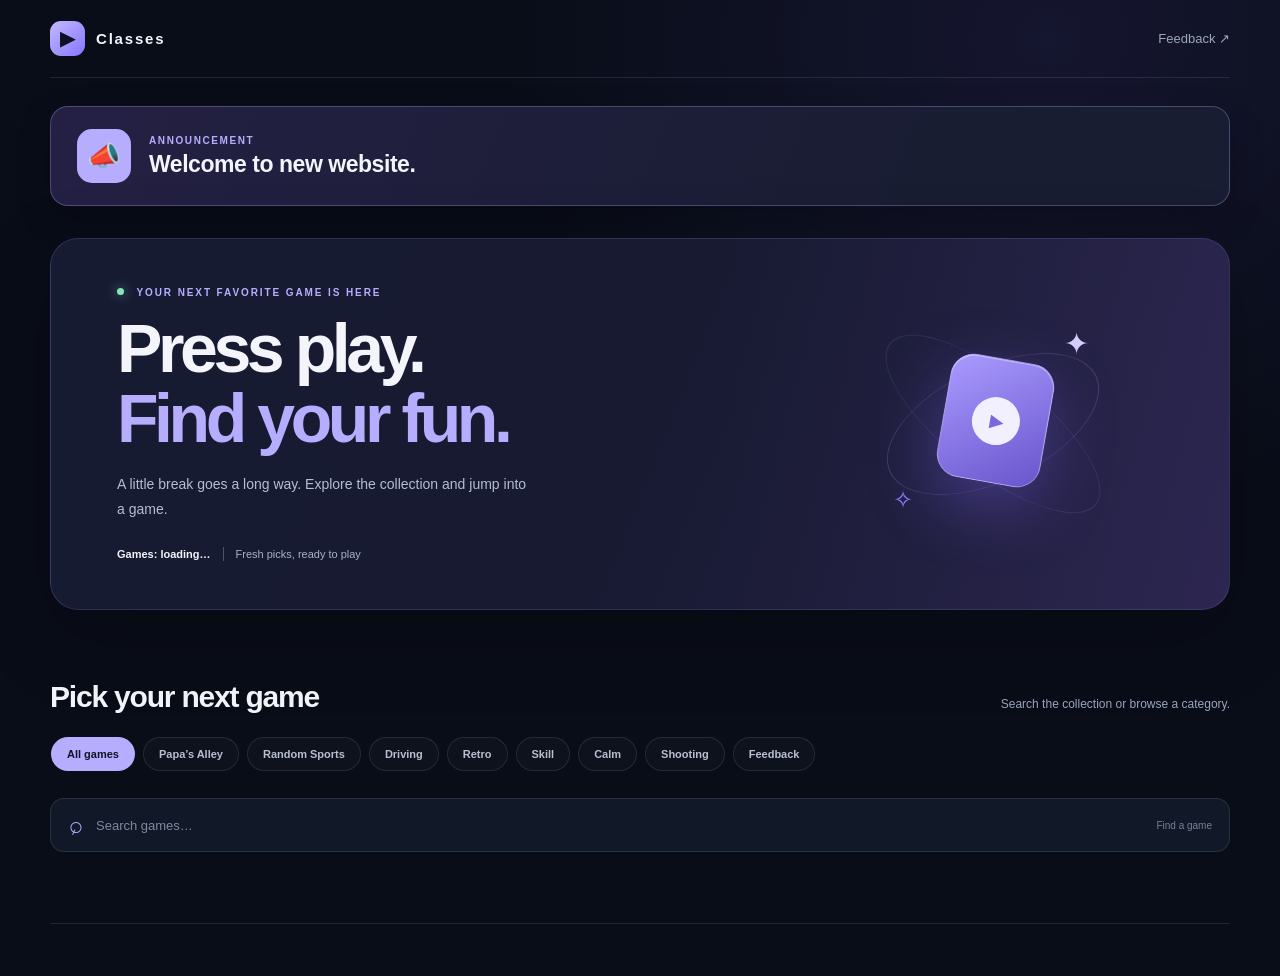
==== index.html @ 82e4f81c "Remove title from Tim's Games section" ====
<!DOCTYPE html>
<html lang="en">
<head>
    <meta charset="UTF-8">
    <meta name="viewport" content="width=device-width, initial-scale=1.0">
    <meta name="theme-color" content="#0b1020">
    <title>Classes</title>
    <link rel="stylesheet" href="gamesdesign.css">
    <link rel="icon" href="assets/gGames.jpg">
    <style>
        .announcement-banner { display:flex; align-items:center; gap:18px; margin:28px 0 0; padding:22px 26px; border:1px solid rgba(183,173,255,.3); border-radius:18px; color:#f3f5fb; background:linear-gradient(110deg,#242044,#191d32 75%); box-shadow:0 12px 35px rgba(0,0,0,.2); }
        .announcement-banner .megaphone { display:grid; width:54px; height:54px; flex:0 0 54px; place-items:center; border-radius:15px; color:#17152a; background:#b7adff; font-size:27px; }
        .announcement-banner .announcement-label { display:block; margin-bottom:5px; color:#b7adff; font-size:10px; font-weight:800; letter-spacing:.16em; text-transform:uppercase; }
        .announcement-banner p { margin:0; font-size:clamp(17px,2.5vw,23px); font-weight:750; letter-spacing:-.02em; }
        @media (max-width:700px) { .announcement-banner { gap:14px; margin-top:20px; padding:17px; } .announcement-banner .megaphone { width:46px; height:46px; flex-basis:46px; font-size:23px; } }
    </style>
    <script src="game-cards.js"></script>
    <script src="script.js"></script>
</head>
<body>
    <header class="site-header"><a class="brand" href="index.html"><span class="brand-mark" aria-hidden="true">▶</span><span>Classes</span></a></header>
    <main>
        <aside class="announcement-banner" aria-label="Announcement">
            <span class="megaphone" aria-hidden="true">📣</span>
            <div><span class="announcement-label">Announcement</span><p>Welcome to new website.</p></div>
        </aside>
        <section class="hero" aria-labelledby="page-title">
            <div class="hero-copy">
                <p class="eyebrow"><span class="status-dot"></span> YOUR NEXT FAVORITE GAME IS HERE</p>
                <h1 id="page-title">Press play.<br><span>Find your fun.</span></h1>
                <p class="hero-description">A little break goes a long way. Explore the collection and jump into a game.</p>
                <div class="hero-meta"><span id="gamesnumber" class="game-count">Games: loading…</span><span class="meta-divider" aria-hidden="true"></span><span>Fresh picks, ready to play</span></div>
            </div>
            <div class="hero-art" aria-hidden="true"><div class="art-orbit orbit-one"></div><div class="art-orbit orbit-two"></div><div class="art-spark spark-one">✦</div><div class="art-spark spark-two">✧</div><div class="art-card"><span>▶</span></div></div>
        </section>
        <section class="library" aria-label="Game library">
            <div class="section-heading"><div><p class="eyebrow"> </p><h2>Pick your next game</h2></div><p class="section-note">Search the collection or browse a category.</p></div>
            <nav class="category-nav" aria-label="Game categories">
                <a href="index.html" class="category-link active" aria-current="page">All games</a>
                <a href="papasalley.html" id="papasalley" class="category-link">Papa’s Alley</a>
                <a href="random.html" id="randomsports" class="category-link">Random Sports</a>
                <a href="driving.html" id="drivinglink" class="category-link">Driving</a>
                <a href="retro.html" id="retrolink" class="category-link">Retro</a>
                <a href="skill.html" id="skilllink" class="category-link">Skill</a>
                <a href="calm.html" id="calmlink" class="category-link">Calm</a>
                <a href="shooting.html" id="shootinglink" class="category-link">Shooting</a>
                <a href="https://docs.google.com/forms/d/e/1FAIpQLSduSqSDUYzhNrz-5Ma_DIyV7inQtkY7JyVpPemY4zXF_Qyd4g/viewform" class="category-link" target="_blank" rel="noopener noreferrer">Feedback</a>
            </nav>
            <label class="search-wrap" for="searchInput"><span class="search-icon" aria-hidden="true">⌕</span><input type="search" id="searchInput" placeholder="Search games…" autocomplete="off"><span class="search-hint">Find a game</span></label>
            <div class="game-container" id="gameContainer" aria-live="polite"></div>
        </section>
    </main>
    <footer class="site-footer"></footer>
    <button id="scrollToTopBtn" type="button" aria-label="Back to top">↑ <span>Back to top</span></button>
</body>
</html>
---- gamesdesign.css ----
@font-face {
    font-family: Montserrat;
    src: url(fonts/Montserrat-VariableFont_wght.ttf);
    font-display: swap;
}

:root {
    color-scheme: dark;
    --page: #090d18;
    --surface: #111827;
    --surface-raised: #172033;
    --text: #f3f5fb;
    --muted: #9aa6bc;
    --line: rgba(167, 183, 212, 0.14);
    --accent: #9b8cff;
    --accent-bright: #b7adff;
}

* { box-sizing: border-box; }

html { scroll-behavior: smooth; }

body {
    min-height: 100vh;
    margin: 0;
    color: var(--text);
    background:
        radial-gradient(ellipse at 82% 4%, rgba(80, 65, 160, 0.17), transparent 34rem),
        var(--page);
    font-family: Montserrat, Arial, sans-serif;
    text-align: left;
}

a { color: inherit; }

.site-header {
    width: min(1180px, calc(100% - 48px));
    height: 78px;
    margin: 0 auto;
    display: flex;
    align-items: center;
    justify-content: space-between;
    border-bottom: 1px solid var(--line);
}

.brand {
    display: inline-flex;
    align-items: center;
    gap: 11px;
    color: var(--text);
    font-size: 15px;
    font-weight: 800;
    letter-spacing: 0.12em;
    text-decoration: none;
}

.brand-mark {
    display: grid;
    width: 35px;
    height: 35px;
    place-items: center;
    border-radius: 11px;
    color: #0c1020;
    background: linear-gradient(135deg, #c2b9ff, #8875ff);
    font-size: 19px;
    letter-spacing: 0;
}

.brand-accent { color: var(--accent-bright); }

.backup-link {
    color: var(--muted);
    font-size: 13px;
    text-decoration: none;
    transition: color 160ms ease;
}

.backup-link:hover { color: var(--text); }
.backup-link span { padding-left: 4px; }

main { width: min(1180px, calc(100% - 48px)); margin: 0 auto; }

.hero {
    position: relative;
    display: flex;
    min-height: 370px;
    align-items: center;
    justify-content: space-between;
    overflow: hidden;
    margin: 32px 0 62px;
    padding: 48px 66px;
    border: 1px solid rgba(180, 170, 255, 0.16);
    border-radius: 28px;
    background: linear-gradient(112deg, #171b32 0%, #171a31 49%, #28224a 100%);
    box-shadow: 0 25px 80px rgba(0, 0, 0, 0.22);
}

.hero::after {
    position: absolute;
    inset: 0;
    content: "";
    pointer-events: none;
    background: linear-gradient(90deg, transparent 56%, rgba(155, 140, 255, 0.04));
}

.hero-copy { position: relative; z-index: 1; max-width: 590px; }
.eyebrow { margin: 0 0 15px; color: var(--accent-bright); font-size: 10px; font-weight: 800; letter-spacing: 0.19em; }
.status-dot { display: inline-block; width: 7px; height: 7px; margin: 0 8px 1px 0; border-radius: 50%; background: #83e6ba; box-shadow: 0 0 12px rgba(131, 230, 186, 0.65); }

h1 { margin: 0; font-size: clamp(42px, 6vw, 68px); font-weight: 800; letter-spacing: -0.065em; line-height: 1.03; }
h1 span { color: var(--accent-bright); }
.hero-description { max-width: 420px; margin: 19px 0 25px; color: #b5bed0; font-size: 14px; line-height: 1.8; }
.hero-meta { display: flex; align-items: center; gap: 12px; color: #a9b2c5; font-size: 11px; }
.game-count { color: var(--text); font-weight: 700; }
.meta-divider { width: 1px; height: 14px; background: rgba(255,255,255,.25); }

.hero-art { position: relative; width: 260px; height: 240px; margin: 0 40px 0 20px; flex: 0 0 260px; }
.art-orbit { position: absolute; inset: 16px; border: 1px solid rgba(192, 182, 255, 0.2); border-radius: 50%; transform: rotate(-25deg) scaleY(.55); }
.orbit-two { inset: 37px -1px; transform: rotate(38deg) scaleY(.58); border-color: rgba(192, 182, 255, 0.13); }
.art-card { position: absolute; top: 54px; left: 80px; display: grid; width: 105px; height: 125px; place-items: center; border: 1px solid rgba(255,255,255,.27); border-radius: 24px; background: linear-gradient(145deg, #aa9bff, #6754cb); box-shadow: 0 22px 65px rgba(126, 103, 255, .35), inset 0 1px 1px rgba(255,255,255,.45); transform: rotate(10deg); }
.art-card span { display: grid; width: 48px; height: 48px; place-items: center; padding-left: 4px; border-radius: 50%; color: #7866da; background: #f4f1ff; font-size: 18px; }
.art-spark { position: absolute; z-index: 1; color: #d3ccff; }
.spark-one { top: 22px; right: 34px; font-size: 30px; }
.spark-two { bottom: 30px; left: 30px; color: #8e7dff; font-size: 24px; }

.library { padding-bottom: 54px; }
.section-heading { display: flex; align-items: end; justify-content: space-between; gap: 20px; margin-bottom: 22px; }
.section-heading .eyebrow { margin-bottom: 8px; }
h2 { margin: 0; font-size: clamp(23px, 3vw, 30px); letter-spacing: -0.04em; }
.section-note { margin: 0 0 3px; color: var(--muted); font-size: 12px; }

.category-nav { display: flex; gap: 8px; overflow-x: auto; padding: 1px 1px 14px; scrollbar-width: thin; }
.category-link { flex: 0 0 auto; padding: 10px 15px; border: 1px solid var(--line); border-radius: 999px; color: #b8c0d0; background: rgba(255,255,255,.025); font-size: 11px; font-weight: 650; text-decoration: none; transition: .18s ease; }
.category-link:hover { border-color: rgba(183,173,255,.55); color: var(--text); background: rgba(155,140,255,.1); }
.category-link.active { border-color: transparent; color: #111426; background: var(--accent-bright); }

.search-wrap { display: flex; height: 54px; align-items: center; gap: 12px; margin: 13px 0 17px; padding: 0 17px; border: 1px solid var(--line); border-radius: 14px; background: var(--surface); transition: border-color .2s, box-shadow .2s; }
.search-wrap:focus-within { border-color: rgba(183,173,255,.65); box-shadow: 0 0 0 3px rgba(155,140,255,.11); }
.search-icon { color: var(--accent-bright); font-size: 24px; line-height: 1; transform: rotate(-20deg); }
#searchInput { width: 100%; min-width: 0; border: 0; outline: 0; color: var(--text); background: transparent; font: inherit; font-size: 13px; }
#searchInput::placeholder { color: #7e899e; }
#searchInput::-webkit-search-cancel-button { cursor: pointer; }
.search-hint { flex: 0 0 auto; color: #768198; font-size: 10px; }

.announcement { display: flex; align-items: center; gap: 9px; margin: 0 0 15px; color: #aeb8ca; font-size: 11px; }
.announcement-icon { color: var(--accent-bright); }
.game-container { display: grid; grid-template-columns: repeat(auto-fit, minmax(190px, 1fr)); gap: 16px; padding: 0; max-width: none; margin: 0; }
.game { min-width: 0; overflow: hidden; padding: 9px 9px 14px; border: 1px solid var(--line); border-radius: 16px; background: linear-gradient(155deg, #151e2f, #101725); box-shadow: 0 8px 22px rgba(0,0,0,.12); transition: transform .2s ease, border-color .2s ease, box-shadow .2s ease; }
.game:hover { transform: translateY(-4px); border-color: rgba(183,173,255,.36); box-shadow: 0 14px 30px rgba(0,0,0,.24); }
.game img { display: block; width: 100%; aspect-ratio: 16 / 10; object-fit: cover; border-radius: 10px; background: #202a3d; }
.game a { display: block; margin-top: 11px; color: var(--text); font-size: 12px; font-weight: 700; text-decoration: none; }
.game a:first-child { margin: 0; }
.game a:not(:first-child) { padding: 0 4px; }
.game a:hover { color: var(--accent-bright); }

.site-footer { display: flex; justify-content: space-between; gap: 16px; width: min(1180px, calc(100% - 48px)); margin: 0 auto; padding: 22px 0 30px; border-top: 1px solid var(--line); color: #78849a; font-size: 10px; }

#scrollToTopBtn { display: none; position: fixed; right: 24px; bottom: 24px; z-index: 99; align-items: center; gap: 8px; border: 1px solid rgba(255,255,255,.16); border-radius: 12px; padding: 12px 15px; color: #111426; background: var(--accent-bright); box-shadow: 0 8px 26px rgba(0,0,0,.3); cursor: pointer; font: inherit; font-size: 12px; font-weight: 750; }
#scrollToTopBtn:hover { background: #d0caff; }

@media (max-width: 700px) {
    .site-header, main, .site-footer { width: min(100% - 32px, 1180px); }
    .site-header { height: 68px; }
    .hero { min-height: 330px; margin: 20px 0 44px; padding: 38px 28px; border-radius: 22px; }
    .hero-art { position: absolute; right: -92px; bottom: -22px; opacity: .35; transform: scale(.85); }
    .hero-copy { max-width: 100%; }
    .hero-description { max-width: 340px; }
    .section-heading { align-items: start; flex-direction: column; gap: 8px; }
    .game-container { grid-template-columns: repeat(auto-fit, minmax(145px, 1fr)); gap: 11px; }
    .game { padding: 7px 7px 11px; }
    .search-hint { display: none; }
}

@media (prefers-reduced-motion: reduce) {
    html { scroll-behavior: auto; }
    *, *::before, *::after { transition-duration: .01ms !important; }
}
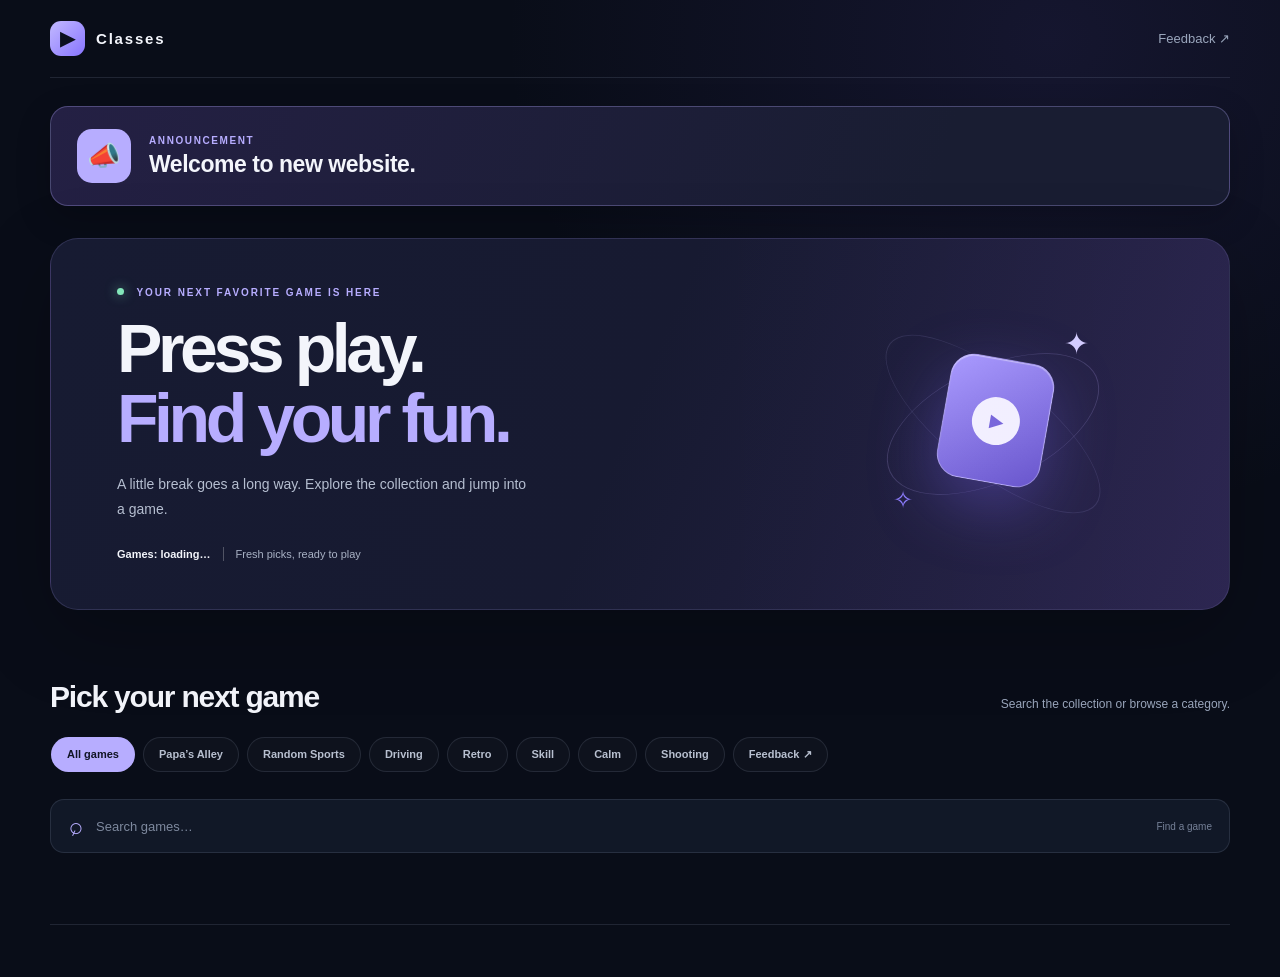
==== commit 7066e554: "Fix visible site header brand to Tim's Games" ====
--- a/index.html
+++ b/index.html
@@ -18,7 +18,7 @@
     <script src="script.js"></script>
 </head>
 <body>
-    <header class="site-header"><a class="brand" href="index.html"><span class="brand-mark" aria-hidden="true">▶</span><span>Classes</span></a></header>
+    <header class="site-header"><a class="brand" href="index.html"><span class="brand-mark" aria-hidden="true">▶</span><span>Tim's Games</span></a></header>
     <main>
         <aside class="announcement-banner" aria-label="Announcement">
             <span class="megaphone" aria-hidden="true">📣</span>
@@ -44,7 +44,7 @@
                 <a href="skill.html" id="skilllink" class="category-link">Skill</a>
                 <a href="calm.html" id="calmlink" class="category-link">Calm</a>
                 <a href="shooting.html" id="shootinglink" class="category-link">Shooting</a>
-                <a href="https://docs.google.com/forms/d/e/1FAIpQLSduSqSDUYzhNrz-5Ma_DIyV7inQtkY7JyVpPemY4zXF_Qyd4g/viewform" class="category-link" target="_blank" rel="noopener noreferrer">Feedback</a>
+                <a href="https://docs.google.com/forms/d/e/1FAIpQLSduSqSDUYzhNrz-5Ma_DIyV7inQtkY7JyVpPemY4zXF_Qyd4g/viewform" class="category-link" target="_blank" rel="noopener noreferrer">Feedback ↗</a>
             </nav>
             <label class="search-wrap" for="searchInput"><span class="search-icon" aria-hidden="true">⌕</span><input type="search" id="searchInput" placeholder="Search games…" autocomplete="off"><span class="search-hint">Find a game</span></label>
             <div class="game-container" id="gameContainer" aria-live="polite"></div>
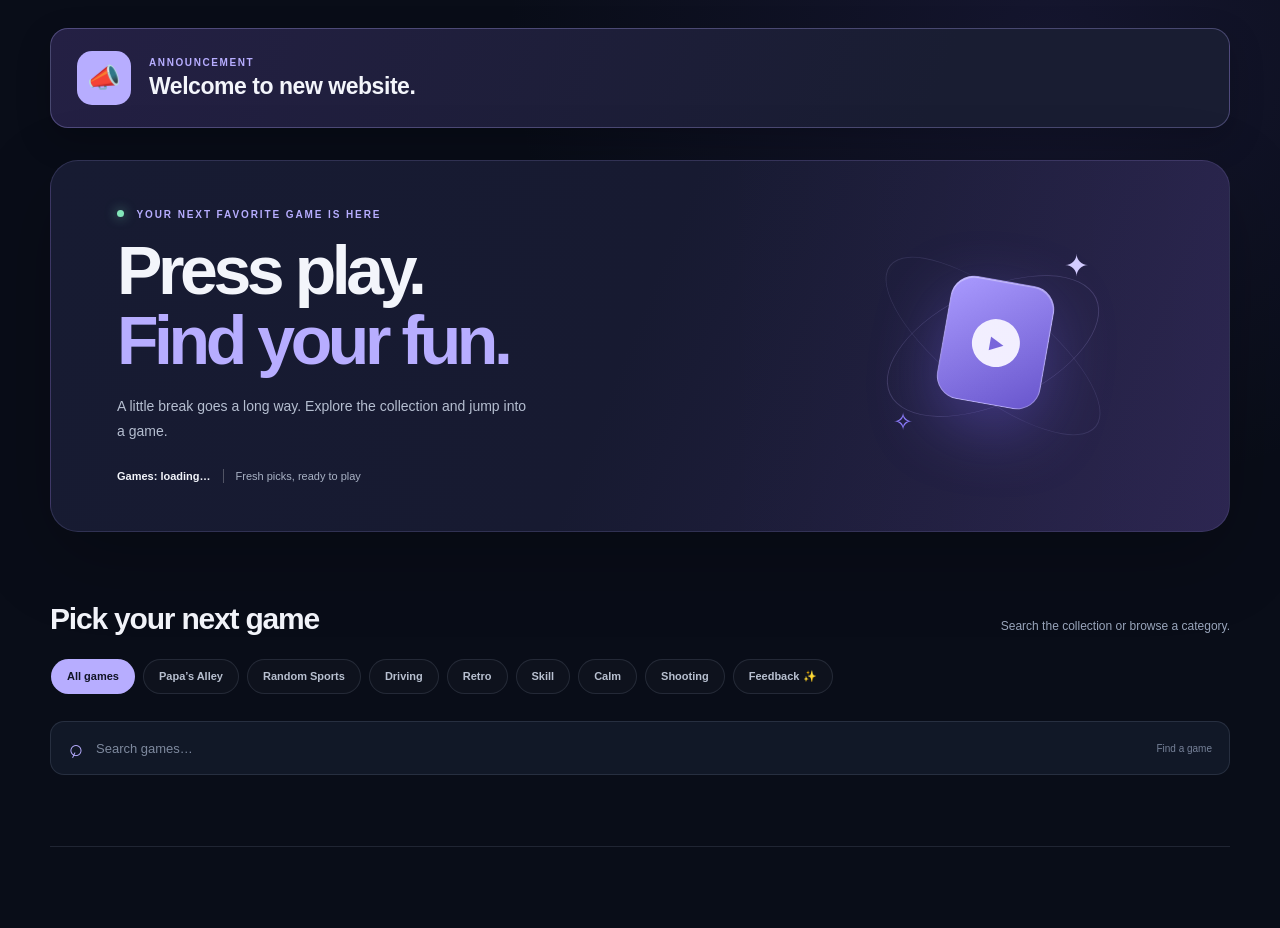
==== commit 6424c141: "Remove site branding header while retaining feedback button" ====
--- a/index.html
+++ b/index.html
@@ -18,7 +18,6 @@
     <script src="script.js"></script>
 </head>
 <body>
-    <header class="site-header"><a class="brand" href="index.html"><span class="brand-mark" aria-hidden="true">▶</span><span>Tim's Games</span></a></header>
     <main>
         <aside class="announcement-banner" aria-label="Announcement">
             <span class="megaphone" aria-hidden="true">📣</span>
@@ -34,7 +33,7 @@
             <div class="hero-art" aria-hidden="true"><div class="art-orbit orbit-one"></div><div class="art-orbit orbit-two"></div><div class="art-spark spark-one">✦</div><div class="art-spark spark-two">✧</div><div class="art-card"><span>▶</span></div></div>
         </section>
         <section class="library" aria-label="Game library">
-            <div class="section-heading"><div><p class="eyebrow"> </p><h2>Pick your next game</h2></div><p class="section-note">Search the collection or browse a category.</p></div>
+            <div class="section-heading"><div><p class="eyebrow">  </p><h2>Pick your next game</h2></div><p class="section-note">Search the collection or browse a category.</p></div>
             <nav class="category-nav" aria-label="Game categories">
                 <a href="index.html" class="category-link active" aria-current="page">All games</a>
                 <a href="papasalley.html" id="papasalley" class="category-link">Papa’s Alley</a>
@@ -44,7 +43,7 @@
                 <a href="skill.html" id="skilllink" class="category-link">Skill</a>
                 <a href="calm.html" id="calmlink" class="category-link">Calm</a>
                 <a href="shooting.html" id="shootinglink" class="category-link">Shooting</a>
-                <a href="https://docs.google.com/forms/d/e/1FAIpQLSduSqSDUYzhNrz-5Ma_DIyV7inQtkY7JyVpPemY4zXF_Qyd4g/viewform" class="category-link" target="_blank" rel="noopener noreferrer">Feedback ↗</a>
+                <a href="https://docs.google.com/forms/d/e/1FAIpQLSduSqSDUYzhNrz-5Ma_DIyV7inQtkY7JyVpPemY4zXF_Qyd4g/viewform" class="category-link" target="_blank" rel="noopener noreferrer">Feedback ✨</a>
             </nav>
             <label class="search-wrap" for="searchInput"><span class="search-icon" aria-hidden="true">⌕</span><input type="search" id="searchInput" placeholder="Search games…" autocomplete="off"><span class="search-hint">Find a game</span></label>
             <div class="game-container" id="gameContainer" aria-live="polite"></div>
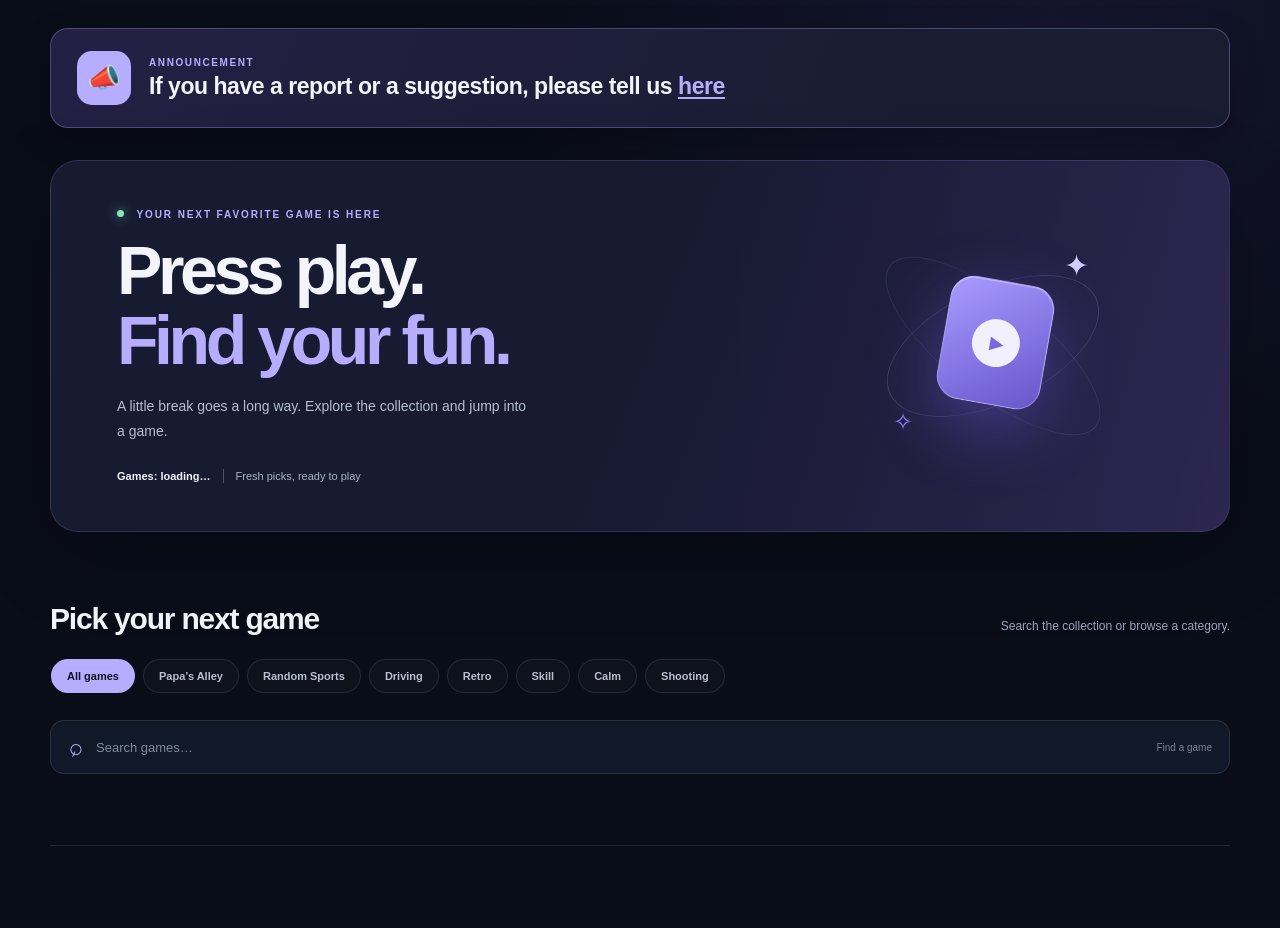
==== commit 92006859: "Replace suggestion button with linked feedback announcement" ====
--- a/index.html
+++ b/index.html
@@ -12,6 +12,8 @@
         .announcement-banner .megaphone { display:grid; width:54px; height:54px; flex:0 0 54px; place-items:center; border-radius:15px; color:#17152a; background:#b7adff; font-size:27px; }
         .announcement-banner .announcement-label { display:block; margin-bottom:5px; color:#b7adff; font-size:10px; font-weight:800; letter-spacing:.16em; text-transform:uppercase; }
         .announcement-banner p { margin:0; font-size:clamp(17px,2.5vw,23px); font-weight:750; letter-spacing:-.02em; }
+        .announcement-banner a { color:#b7adff; text-decoration:underline; text-underline-offset:3px; }
+        .announcement-banner a:hover { color:#fff; }
         @media (max-width:700px) { .announcement-banner { gap:14px; margin-top:20px; padding:17px; } .announcement-banner .megaphone { width:46px; height:46px; flex-basis:46px; font-size:23px; } }
     </style>
     <script src="game-cards.js"></script>
@@ -21,7 +23,7 @@
     <main>
         <aside class="announcement-banner" aria-label="Announcement">
             <span class="megaphone" aria-hidden="true">📣</span>
-            <div><span class="announcement-label">Announcement</span><p>Welcome to new website.</p></div>
+            <div><span class="announcement-label">Announcement</span><p>If you have a report or a suggestion, please tell us <a href="https://docs.google.com/forms/d/e/1FAIpQLSduSqSDUYzhNrz-5Ma_DIyV7inqtkY7JyVpPemY4zXF_Qyd4g/viewform" target="_blank" rel="noopener noreferrer">here</a></p></div>
         </aside>
         <section class="hero" aria-labelledby="page-title">
             <div class="hero-copy">
@@ -43,7 +45,6 @@
                 <a href="skill.html" id="skilllink" class="category-link">Skill</a>
                 <a href="calm.html" id="calmlink" class="category-link">Calm</a>
                 <a href="shooting.html" id="shootinglink" class="category-link">Shooting</a>
-                <a href="https://docs.google.com/forms/d/e/1FAIpQLSduSqSDUYzhNrz-5Ma_DIyV7inQtkY7JyVpPemY4zXF_Qyd4g/viewform" class="category-link" target="_blank" rel="noopener noreferrer">Feedback ✨</a>
             </nav>
             <label class="search-wrap" for="searchInput"><span class="search-icon" aria-hidden="true">⌕</span><input type="search" id="searchInput" placeholder="Search games…" autocomplete="off"><span class="search-hint">Find a game</span></label>
             <div class="game-container" id="gameContainer" aria-live="polite"></div>
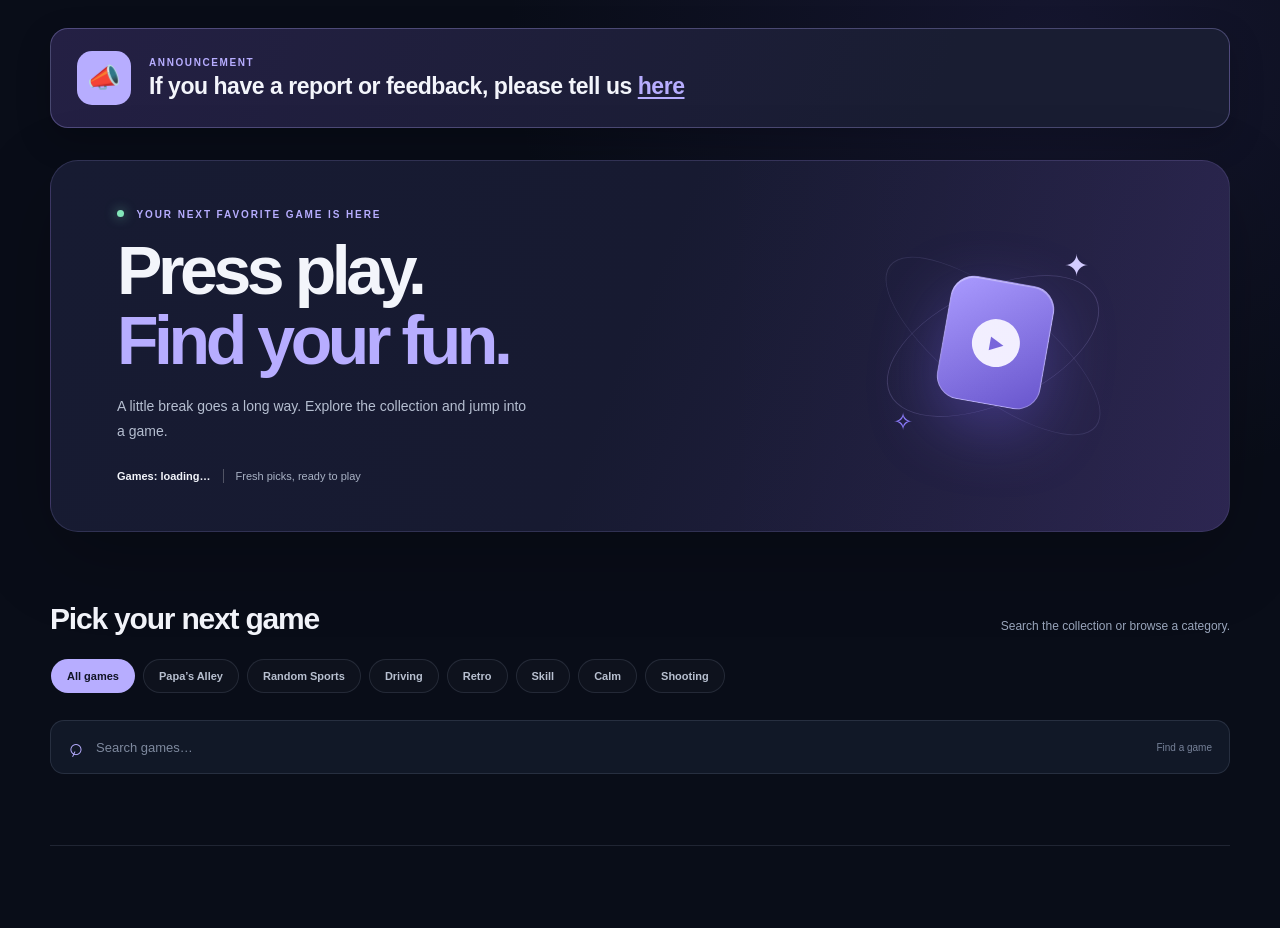
==== commit 4f35784c: "Change announcement text from 'report' to 'feedback' Updated the announcement text to request feedba" ====
--- a/index.html
+++ b/index.html
@@ -23,7 +23,7 @@
     <main>
         <aside class="announcement-banner" aria-label="Announcement">
             <span class="megaphone" aria-hidden="true">📣</span>
-            <div><span class="announcement-label">Announcement</span><p>If you have a report or a suggestion, please tell us <a href="https://docs.google.com/forms/d/e/1FAIpQLSduSqSDUYzhNrz-5Ma_DIyV7inqtkY7JyVpPemY4zXF_Qyd4g/viewform" target="_blank" rel="noopener noreferrer">here</a></p></div>
+            <div><span class="announcement-label">Announcement</span><p>If you have a report or feedback, please tell us <a href="https://docs.google.com/forms/d/e/1FAIpQLSduSqSDUYzhNrz-5Ma_DIyV7inqtkY7JyVpPemY4zXF_Qyd4g/viewform" target="_blank" rel="noopener noreferrer">here</a></p></div>
         </aside>
         <section class="hero" aria-labelledby="page-title">
             <div class="hero-copy">
